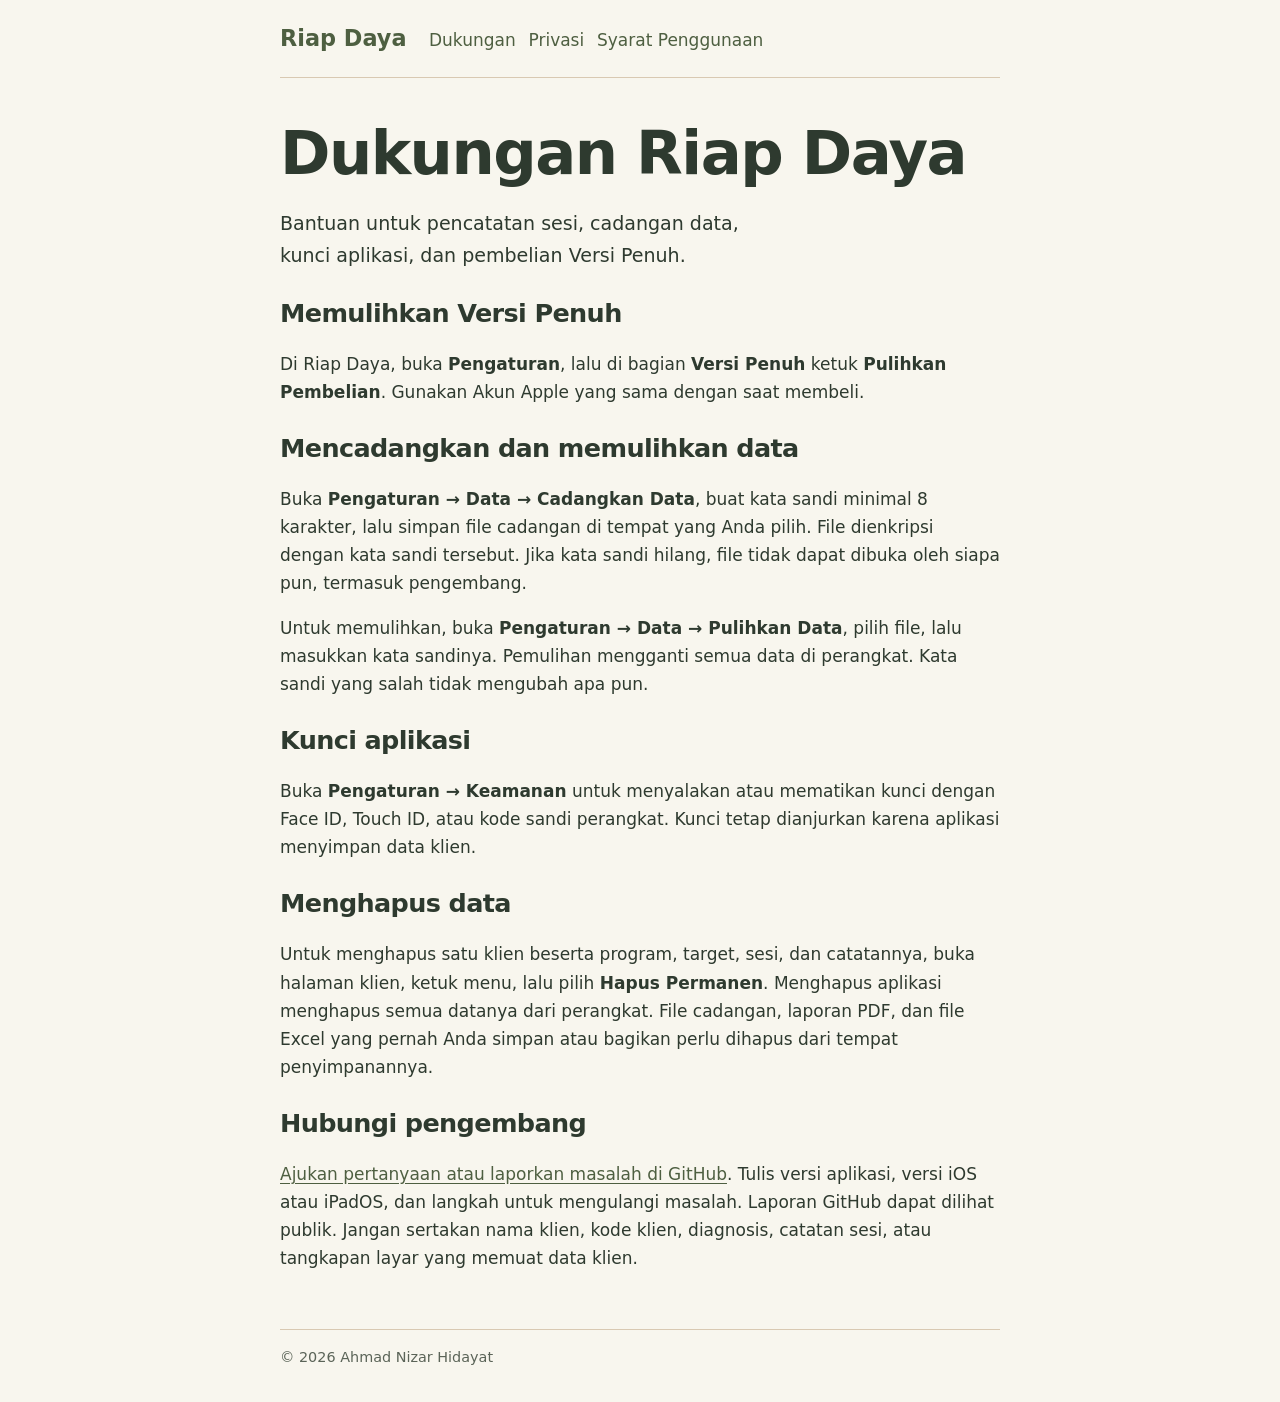
==== support.html @ e74b74b7 "Add Riap Daya developer site: product page, support, privacy policy, app-ads.txt Co-Authored-By: Cla" ====
<!doctype html>
<html lang="id">
<head>
<meta charset="utf-8">
<meta name="viewport" content="width=device-width, initial-scale=1">
<title>Dukungan Riap Daya</title>
<meta name="description" content="Bantuan untuk pencatatan sesi, cadangan data, dan pembelian Versi Penuh Riap Daya.">
<link rel="stylesheet" href="style.css">
</head>
<body>
<header>
<a href="index.html">Riap Daya</a>
<nav aria-label="Navigasi utama">
<a href="support.html">Dukungan</a>
<a href="privacy.html">Privasi</a>
<a href="https://www.apple.com/legal/internet-services/itunes/dev/stdeula/">Syarat Penggunaan</a>
</nav>
</header>
<main>
<h1>Dukungan Riap Daya</h1>
<p class="lede">Bantuan untuk pencatatan sesi, cadangan data, kunci aplikasi, dan pembelian Versi Penuh.</p>
<h2>Memulihkan Versi Penuh</h2>
<p>Di Riap Daya, buka <strong>Pengaturan</strong>, lalu di bagian <strong>Versi Penuh</strong> ketuk <strong>Pulihkan Pembelian</strong>. Gunakan Akun Apple yang sama dengan saat membeli.</p>
<h2>Mencadangkan dan memulihkan data</h2>
<p>Buka <strong>Pengaturan → Data → Cadangkan Data</strong>, buat kata sandi minimal 8 karakter, lalu simpan file cadangan di tempat yang Anda pilih. File dienkripsi dengan kata sandi tersebut. Jika kata sandi hilang, file tidak dapat dibuka oleh siapa pun, termasuk pengembang.</p>
<p>Untuk memulihkan, buka <strong>Pengaturan → Data → Pulihkan Data</strong>, pilih file, lalu masukkan kata sandinya. Pemulihan mengganti semua data di perangkat. Kata sandi yang salah tidak mengubah apa pun.</p>
<h2>Kunci aplikasi</h2>
<p>Buka <strong>Pengaturan → Keamanan</strong> untuk menyalakan atau mematikan kunci dengan Face ID, Touch ID, atau kode sandi perangkat. Kunci tetap dianjurkan karena aplikasi menyimpan data klien.</p>
<h2>Menghapus data</h2>
<p>Untuk menghapus satu klien beserta program, target, sesi, dan catatannya, buka halaman klien, ketuk menu, lalu pilih <strong>Hapus Permanen</strong>. Menghapus aplikasi menghapus semua datanya dari perangkat. File cadangan, laporan PDF, dan file Excel yang pernah Anda simpan atau bagikan perlu dihapus dari tempat penyimpanannya.</p>
<h2>Hubungi pengembang</h2>
<p><a href="https://github.com/ahmadnizar0209/riapdaya-support/issues">Ajukan pertanyaan atau laporkan masalah di GitHub</a>. Tulis versi aplikasi, versi iOS atau iPadOS, dan langkah untuk mengulangi masalah. Laporan GitHub dapat dilihat publik. Jangan sertakan nama klien, kode klien, diagnosis, catatan sesi, atau tangkapan layar yang memuat data klien.</p>
</main>
<footer>© 2026 Ahmad Nizar Hidayat</footer>
</body>
</html>
---- style.css ----
* { box-sizing: border-box; }
body { margin: 0; color: #2e3a2f; background: #f8f6ee; font: 17px/1.65 system-ui, sans-serif; }
header, main, footer { width: min(100% - 2rem, 45rem); margin: auto; }
header { display: flex; gap: 1rem 1.4rem; align-items: baseline; flex-wrap: wrap; padding: 1.25rem 0; border-bottom: 1px solid #d9c9b2; }
nav { display: flex; gap: .8rem; flex-wrap: wrap; }
header a { text-decoration: none; }
header > a { font-size: 1.4rem; font-weight: 750; }
a { color: #4e5f41; text-underline-offset: .15em; }
main { padding: 2.5rem 0; }
h1, h2 { line-height: 1.17; letter-spacing: -.025em; }
h1 { font-size: clamp(2.4rem, 8vw, 3.8rem); margin: 0 0 1.1rem; }
h2 { margin-top: 1.75rem; }
.lede { font-size: 1.19rem; max-width: 42ch; }
.note { color: #5b6458; font-size: .95rem; }
footer { color: #5b6458; padding: 1rem 0 2rem; border-top: 1px solid #d9c9b2; font-size: .9rem; }
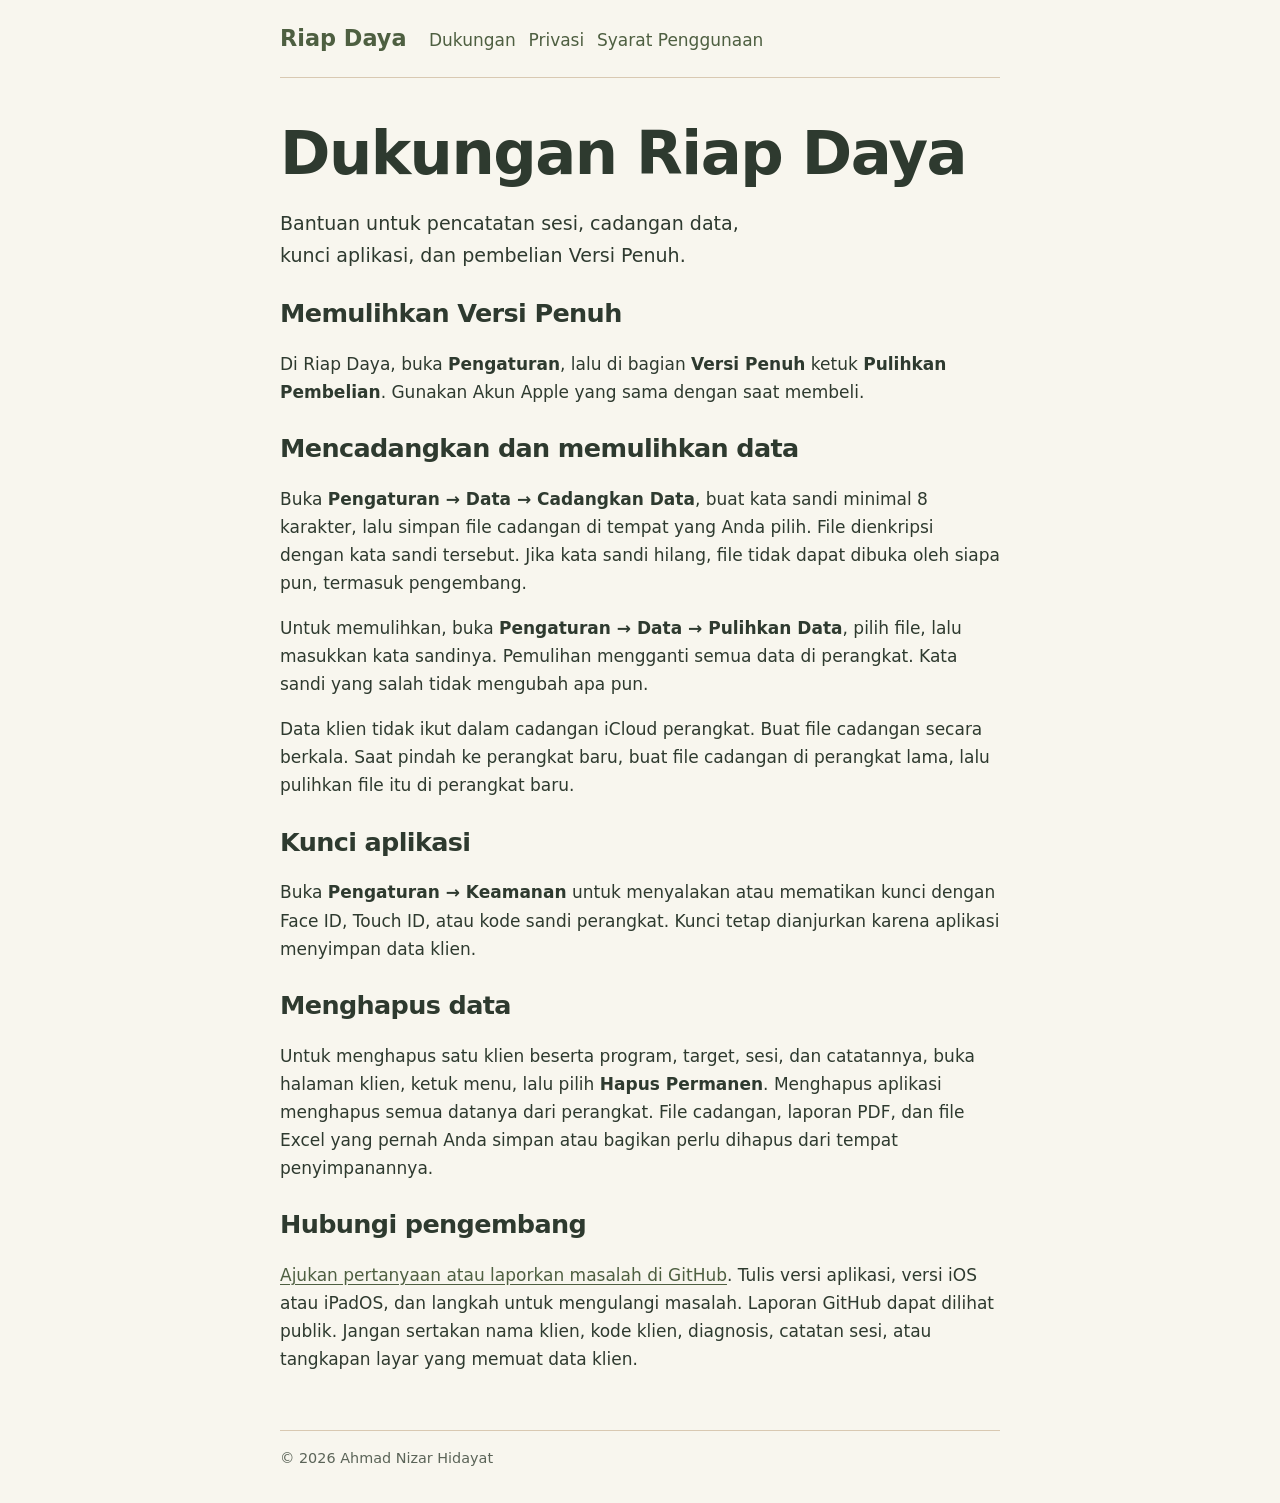
==== commit 41002955: "Client data excluded from iCloud Backup; Google consent (UMP) as in Tunnas Co-Authored-By: Claude Op" ====
--- a/support.html
+++ b/support.html
@@ -24,6 +24,7 @@
 <h2>Mencadangkan dan memulihkan data</h2>
 <p>Buka <strong>Pengaturan → Data → Cadangkan Data</strong>, buat kata sandi minimal 8 karakter, lalu simpan file cadangan di tempat yang Anda pilih. File dienkripsi dengan kata sandi tersebut. Jika kata sandi hilang, file tidak dapat dibuka oleh siapa pun, termasuk pengembang.</p>
 <p>Untuk memulihkan, buka <strong>Pengaturan → Data → Pulihkan Data</strong>, pilih file, lalu masukkan kata sandinya. Pemulihan mengganti semua data di perangkat. Kata sandi yang salah tidak mengubah apa pun.</p>
+<p>Data klien tidak ikut dalam cadangan iCloud perangkat. Buat file cadangan secara berkala. Saat pindah ke perangkat baru, buat file cadangan di perangkat lama, lalu pulihkan file itu di perangkat baru.</p>
 <h2>Kunci aplikasi</h2>
 <p>Buka <strong>Pengaturan → Keamanan</strong> untuk menyalakan atau mematikan kunci dengan Face ID, Touch ID, atau kode sandi perangkat. Kunci tetap dianjurkan karena aplikasi menyimpan data klien.</p>
 <h2>Menghapus data</h2>
